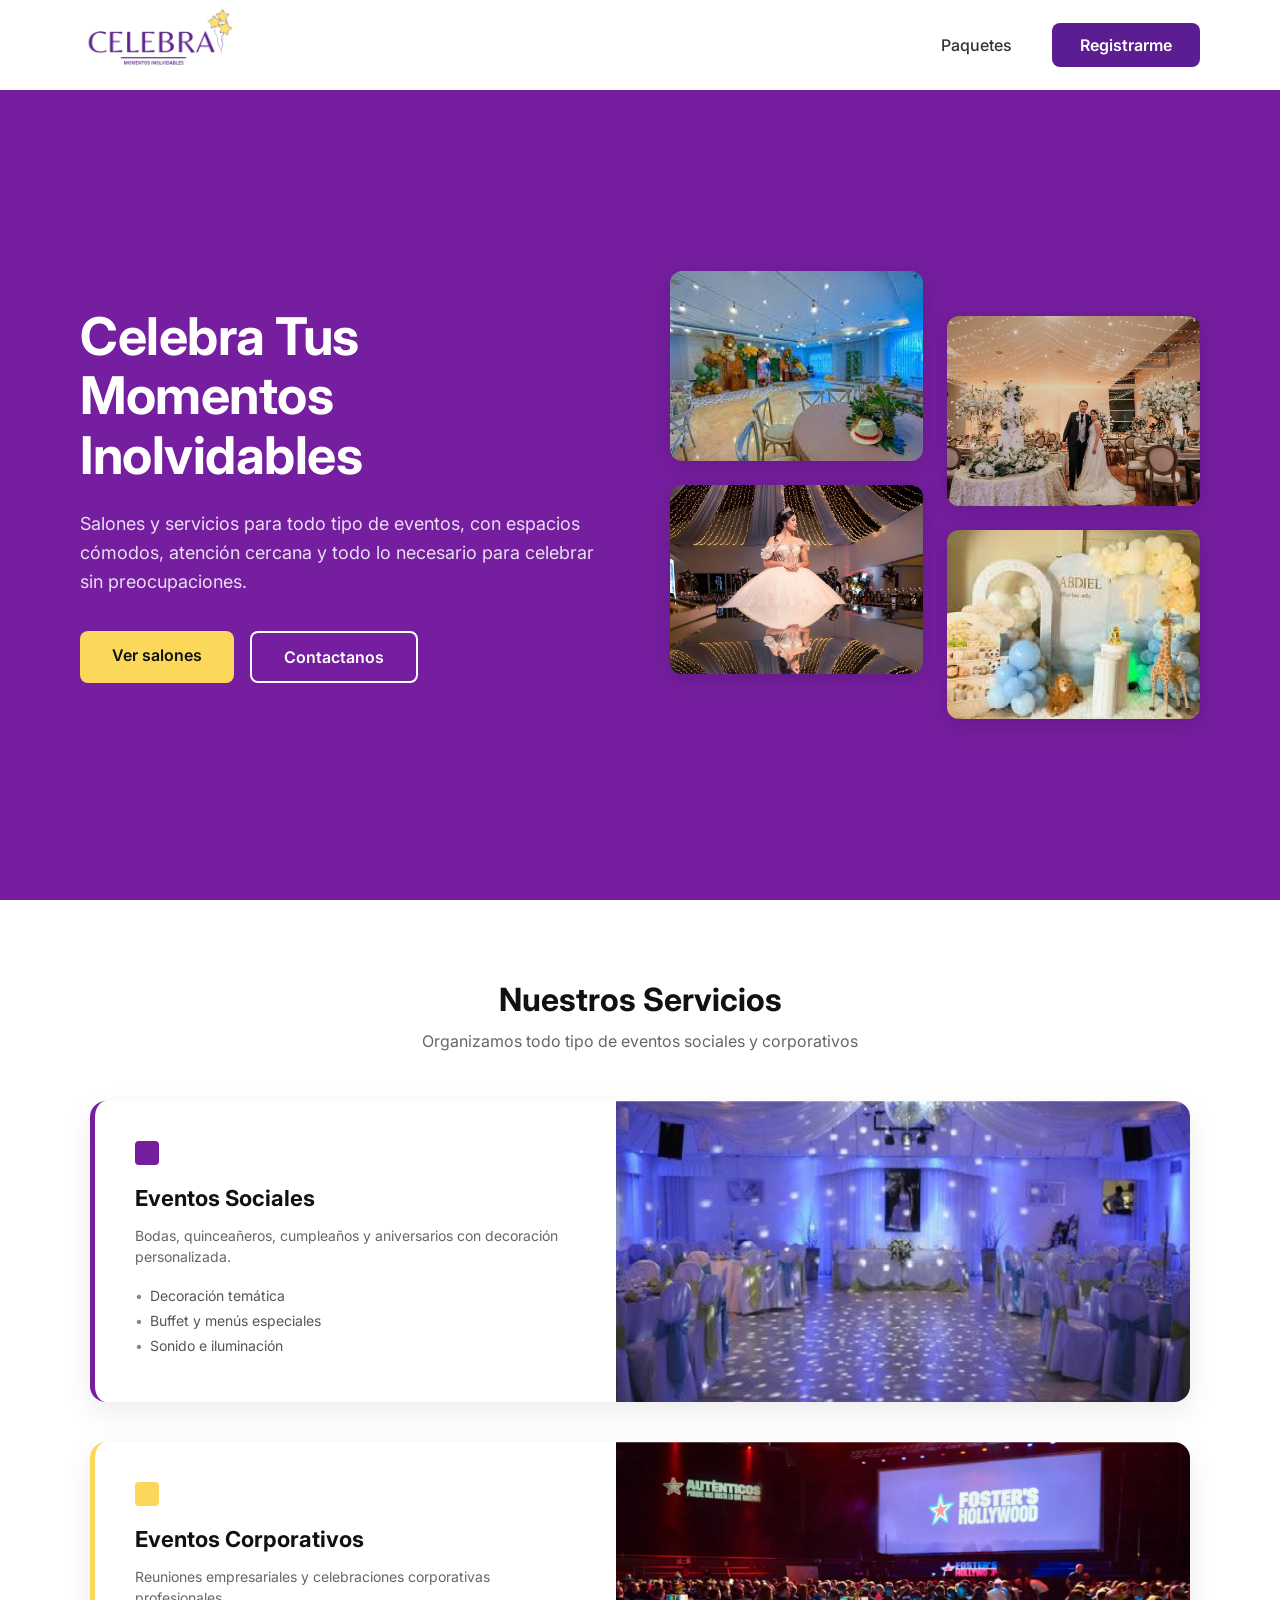
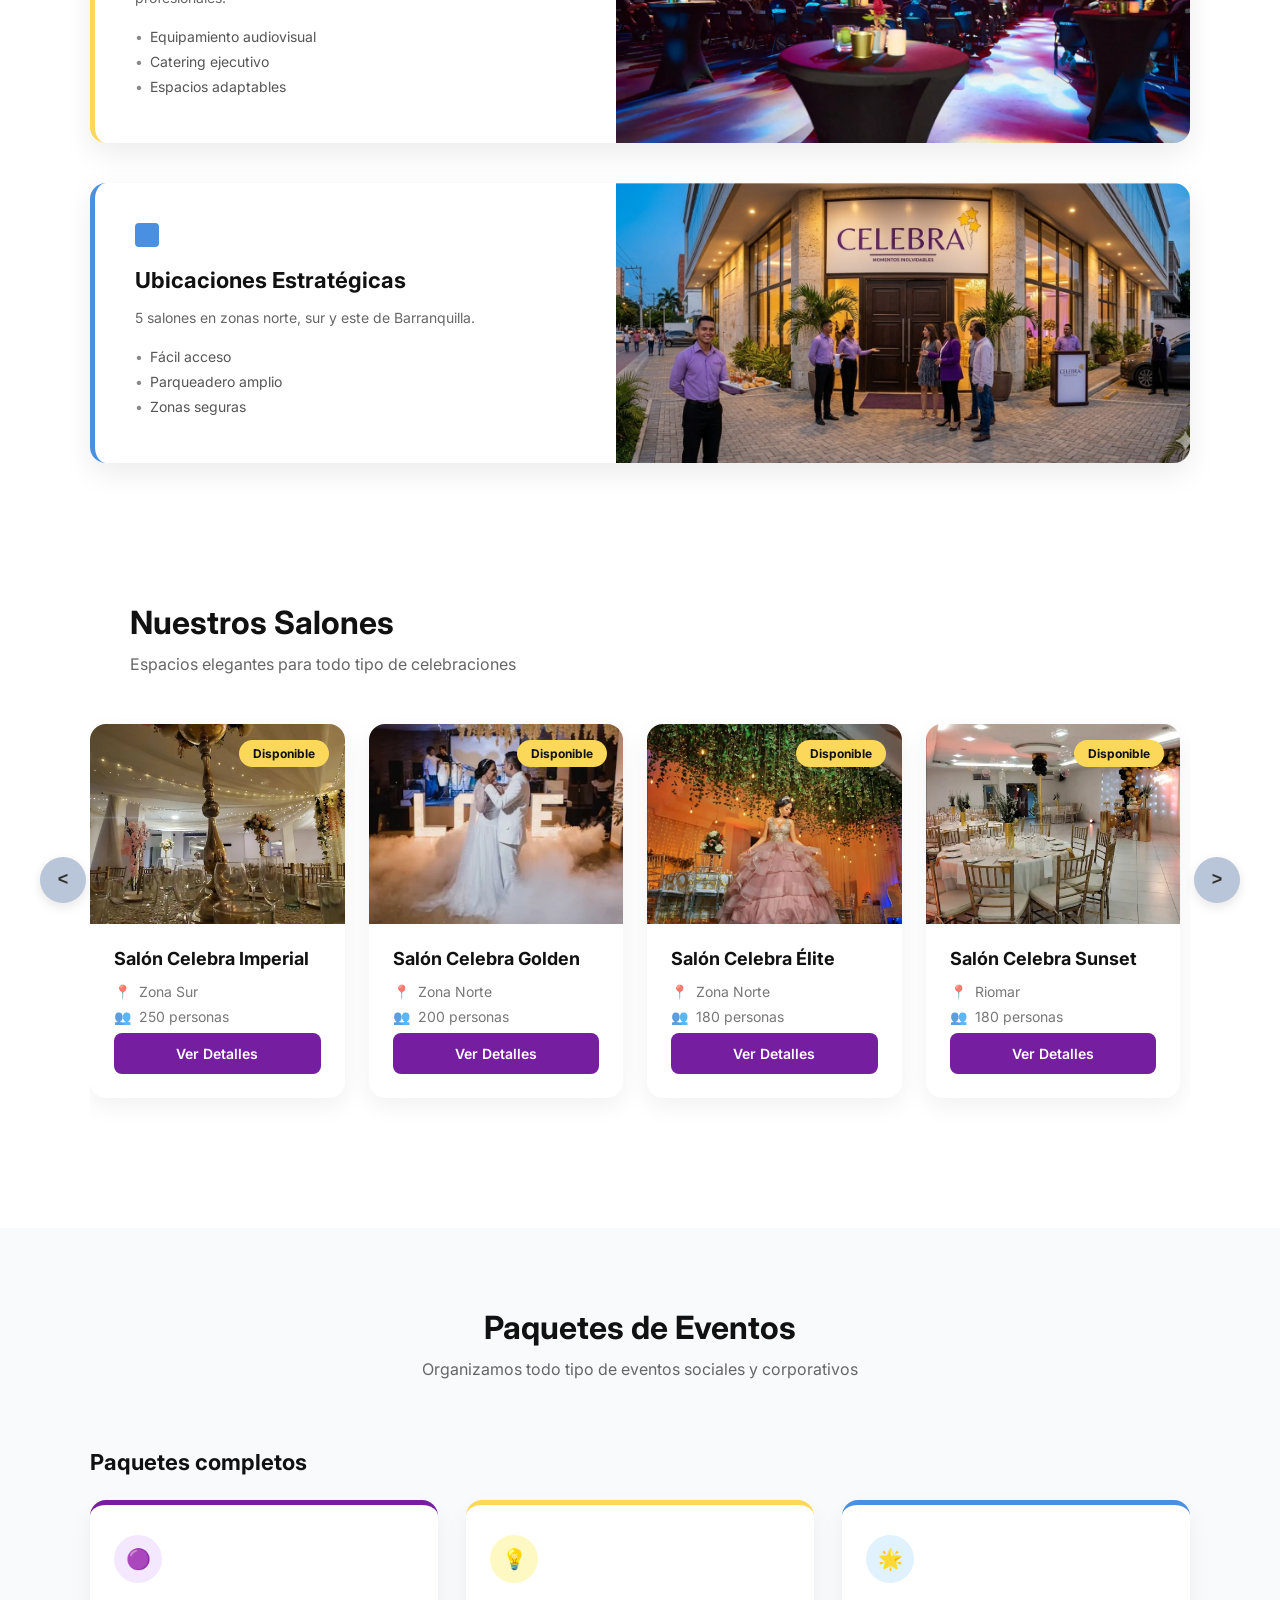
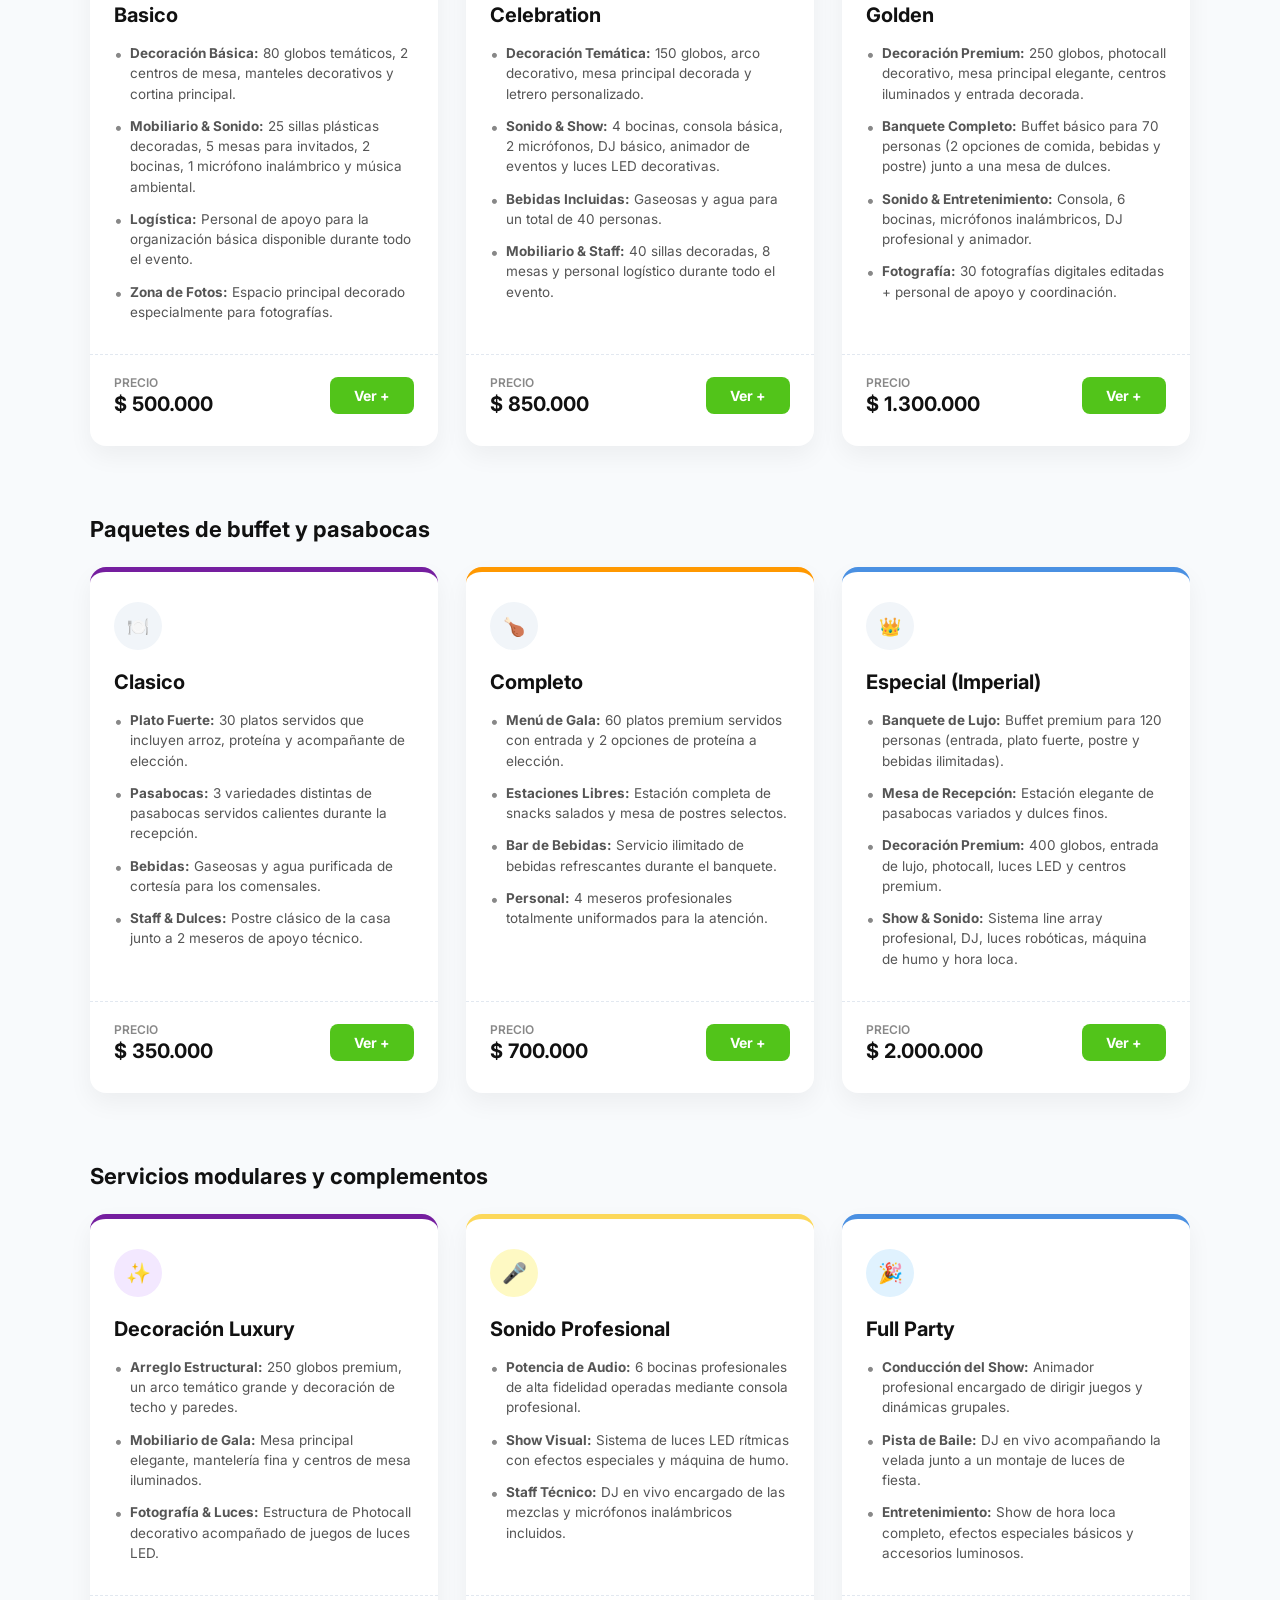
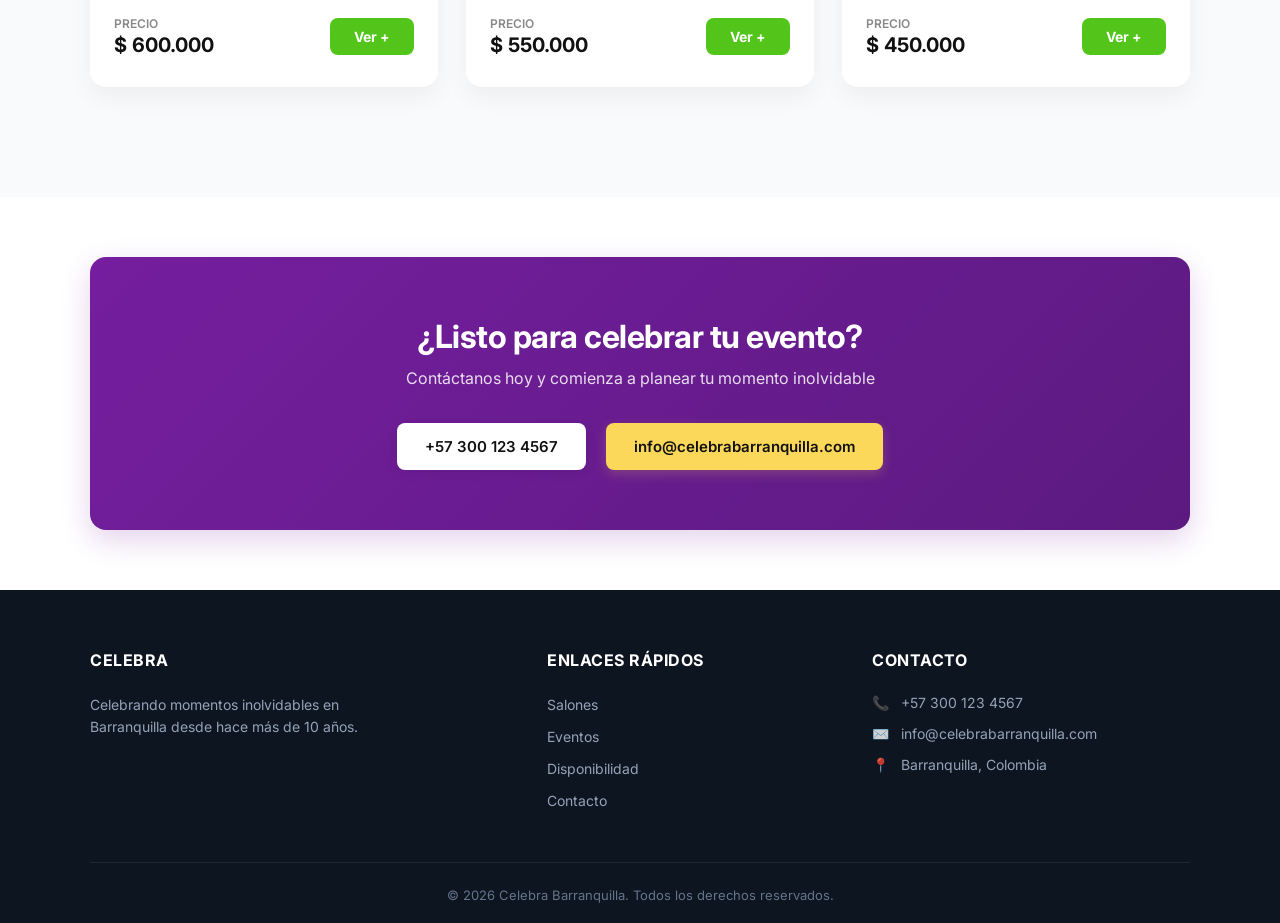
==== index.html @ 280b02fb "eliminar templates" ====
<!DOCTYPE html>
<html lang="es">
<head>
    <meta charset="UTF-8">
    <meta name="viewport" content="width=device-width, initial-scale=1.0">
    <title>Celebra Barranquilla</title>
    <link rel="stylesheet" href="static/index.css">
    <link rel="preconnect" href="https://fonts.googleapis.com">
    <link rel="preconnect" href="https://fonts.gstatic.com" crossorigin>
    <link href="https://fonts.googleapis.com/css2?family=Inter:wght@400;500;600;700&display=swap" rel="stylesheet">
</head>
<body>
    
    <!-- 1. HEADER (Fondo Blanco) -->
    <header class="header">
        <div class="logo">
             <img src="static/logo.png" alt="Logo Celebra">
        </div>
        <nav class="navbar">
            <a href="#">Paquetes</a>
        </nav>
        <a href="registro.html" class="btn-register">
            Registrarme
        </a>
    </header>

    <!-- 2. HERO SECTION (Fondo Morado #751e9f) -->
    <main class="hero">
        <div class="hero-container">

            <div class="hero-text">
                <h1>Celebra Tus Momentos Inolvidables</h1>
                <p>Salones y servicios para todo tipo de eventos, con espacios cómodos, atención cercana y todo lo necesario para celebrar sin preocupaciones.</p>
                <div class="hero-buttons">
                    <a href="#nuestros-salones" class="btn-yellow">Ver salones</a>
                    <a href="javascript:void(0)" class="btn-outline" onclick="openModal()">Contactanos</a>
                </div>
            </div>

            <!-- Galería de Fotos Asimétrica -->
            <div class="hero-gallery">
                <!-- Columna Izquierda (Va más arriba) -->
                <div class="gallery-col col-left">
                    <div class="gallery-item">
                        <img src="static/evento1.png" alt="Evento1">
                    </div>
                    <div class="gallery-item">
                        <img src="static/evento3.png" alt="Evento3">
                    </div>
                </div>
                
                <!-- Columna Derecha (Desplazada hacia abajo) -->
                <div class="gallery-col col-right">
                    <div class="gallery-item">
                        <img src="static/evento2.png" alt="Evento2">
                    </div>
                    <div class="gallery-item">
                        <img src="static/evento4.png" alt="Evento4">
                    </div>
                </div>
            </div>

        </div>
    </main>

    <!-- 3. SECCIÓN NUESTROS SERVICIOS (Fondo Blanco) -->
    <section class="services-section">
        <div class="services-header">
            <h2>Nuestros Servicios</h2>
            <p>Organizamos todo tipo de eventos sociales y corporativos</p>
        </div>

        <div class="services-container">
            
            <!-- Tarjeta 1: Eventos Sociales -->
            <div class="service-card card-purple">
                <div class="service-info">
                    <div class="service-icon icon-purple"></div>
                    <h3>Eventos Sociales</h3>
                    <p class="service-desc">Bodas, quinceañeros, cumpleaños y aniversarios con decoración personalizada.</p>
                    <ul class="service-list">
                        <li>Decoración temática</li>
                        <li>Buffet y menús especiales</li>
                        <li>Sonido e iluminación</li>
                    </ul>
                </div>
                <div class="service-image">
                    <img src="static/servicio1.png" alt="Eventos sociales">
                </div>
            </div>

            <!-- Tarjeta 2: Eventos Corporativos -->
            <div class="service-card card-orange">
                <div class="service-info">
                    <div class="service-icon icon-orange"></div>
                    <h3>Eventos Corporativos</h3>
                    <p class="service-desc">Reuniones empresariales y celebraciones corporativas profesionales.</p>
                    <ul class="service-list">
                        <li>Equipamiento audiovisual</li>
                        <li>Catering ejecutivo</li>
                        <li>Espacios adaptables</li>
                    </ul>
                </div>
                <div class="service-image">
                    <img src="static/servicio2.png" alt="Eventos corporativos">
                </div>
            </div>

            <!-- Tarjeta 3: Ubicaciones Estratégicas -->
            <div class="service-card card-blue">
                <div class="service-info">
                    <div class="service-icon icon-blue"></div>
                    <h3>Ubicaciones Estratégicas</h3>
                    <p class="service-desc">5 salones en zonas norte, sur y este de Barranquilla.</p>
                    <ul class="service-list">
                        <li>Fácil acceso</li>
                        <li>Parqueadero amplio</li>
                        <li>Zonas seguras</li>
                    </ul>
                </div>
                <div class="service-image">
                    <img src="static/servicio3.png" alt="ubicaciones estrategicas">
                </div>
            </div>

        </div>
    </section>

    <!-- 4. SECCIÓN NUESTROS SALONES (Con Carrusel Deslizante) -->
    <!-- Busca el inicio de la sección de salones y déjalo así: -->
    <section class="rooms-section" id="nuestros-salones">
        <div class="rooms-header">
            <h2>Nuestros Salones</h2>
            <p>Espacios elegantes para todo tipo de celebraciones</p>
        </div>

        <div class="carousel-wrapper">
            <!-- Botón de Control Izquierdo -->
            <button class="carousel-btn btn-prev" id="prevBtn" aria-label="Anterior">&lt;</button>
            
            <!-- Contenedor Deslizante de las Tarjetas -->
            <div class="rooms-container" id="carouselTrack">
                
                <!-- Tarjeta 1: Salón Celebra Imperial -->
                <div class="room-card">
                    <div class="room-image">
                        <span class="badge-available">Disponible</span>
                        <img src="static/salon_imperial.png" alt="salon celebra imperial">
                    </div>
                    <div class="room-info">
                        <h3>Salón Celebra Imperial</h3>
                        <p class="room-meta"><span class="icon">📍</span> Zona Sur</p>
                        <p class="room-meta"><span class="icon">👥</span> 250 personas</p>
                        <a href="#" class="btn-details">Ver Detalles</a>
                    </div>
                </div>

                <!-- Tarjeta 2: Salón Celebra Golden -->
                <div class="room-card">
                    <div class="room-image">
                        <span class="badge-available">Disponible</span>
                        <img src="static/salon1.png" alt="salon celebra Golden">
                    </div>
                    <div class="room-info">
                        <h3>Salón Celebra Golden</h3>
                        <p class="room-meta"><span class="icon">📍</span> Zona Norte</p>
                        <p class="room-meta"><span class="icon">👥</span> 200 personas</p>
                        <a href="#" class="btn-details">Ver Detalles</a>
                    </div>
                </div>

                <!-- Tarjeta 3: Salón Celebra Élite -->
                <div class="room-card">
                    <div class="room-image">
                        <span class="badge-available">Disponible</span>
                        <img src="static/salon2.png" alt="salon celebra elite">
                    </div>
                    <div class="room-info">
                        <h3>Salón Celebra Élite</h3>
                        <p class="room-meta"><span class="icon">📍</span> Zona Norte</p>
                        <p class="room-meta"><span class="icon">👥</span> 180 personas</p>
                        <a href="#" class="btn-details">Ver Detalles</a>
                    </div>
                </div>

                <!-- Tarjeta 4: Salón Celebra Sunset -->
                <div class="room-card">
                    <div class="room-image">
                        <span class="badge-available">Disponible</span>
                        <img src="static/salon3.png" alt="salon celebra Sunset">
                    </div>
                    <div class="room-info">
                        <h3>Salón Celebra Sunset</h3>
                        <p class="room-meta"><span class="icon">📍</span> Riomar</p>
                        <p class="room-meta"><span class="icon">👥</span> 180 personas</p>
                        <a href="#" class="btn-details">Ver Detalles</a>
                    </div>
                </div>

                <!-- Tarjeta 5: Salón Celebra Alegría -->
                <div class="room-card">
                    <div class="room-image">
                        <span class="badge-available">Disponible</span>
                        <img src="static/salon4.png" alt="salon celebra alegria">
                    </div>
                    <div class="room-info">
                        <h3>Salón Celebra Alegría</h3>
                        <p class="room-meta"><span class="icon">📍</span> Zona Oriental</p>
                        <p class="room-meta"><span class="icon">👥</span> 80 personas</p>
                        <a href="#" class="btn-details">Ver Detalles</a>
                    </div>
                </div>

            </div>

            <!-- Botón de Control Derecho -->
                        <!-- Botón de Control Derecho -->
            <button class="carousel-btn btn-next" id="nextBtn" aria-label="Siguiente">&gt;</button>
        </div>
    </section>

    <!-- CONTROL LÓGICO DEL CARRUSEL -->
    <script>
        const track = document.getElementById('carouselTrack');
        const prevBtn = document.getElementById('prevBtn');
        const nextBtn = document.getElementById('nextBtn');

        // Calcula el tamaño exacto del desplazamiento tomando en cuenta la tarjeta y el espacio (gap)
        const getScrollAmount = () => {
            const card = document.querySelector('.room-card');
            const gap = 24; 
            return card ? card.offsetWidth + gap : 300;
        };

        nextBtn.addEventListener('click', () => {
            track.scrollBy({ left: getScrollAmount(), behavior: 'smooth' });
        });

        prevBtn.addEventListener('click', () => {
            track.scrollBy({ left: -getScrollAmount(), behavior: 'smooth' });
        });
    </script>

        <!-- 5. SECCIÓN PAQUETES DE EVENTOS -->
    <section class="packages-section" id="paquetes">
        
        <!-- Encabezado Principal -->
        <div class="packages-header">
            <h2>Paquetes de Eventos</h2>
            <p>Organizamos todo tipo de eventos sociales y corporativos</p>
        </div>

        <div class="packages-wrapper">
            
            <!-- SUBSECCIÓN 1: PAQUETES COMPLETOS -->
            <h3 class="category-title">Paquetes completos</h3>
            <div class="packages-grid">
                
                <!-- Tarjeta 1: Paquete Básico -->
                <div class="package-card border-purple">
                    <div class="package-info">
                        <div class="package-badge badge-purple">🟣</div>
                        <h4>Basico</h4>
                        <ul class="package-list">
                            <li><strong>Decoración Básica:</strong> 80 globos temáticos, 2 centros de mesa, manteles decorativos y cortina principal.</li>
                            <li><strong>Mobiliario & Sonido:</strong> 25 sillas plásticas decoradas, 5 mesas para invitados, 2 bocinas, 1 micrófono inalámbrico y música ambiental.</li>
                            <li><strong>Logística:</strong> Personal de apoyo para la organización básica disponible durante todo el evento.</li>
                            <li><strong>Zona de Fotos:</strong> Espacio principal decorado especialmente para fotografías.</li>
                        </ul>
                    </div>
                    <div class="package-footer">
                        <div class="package-price">
                            <span>Precio</span>
                            <strong>$ 500.000</strong>
                        </div>
                        <a href="#" class="btn-more">Ver +</a>
                    </div>
                </div>

                <!-- Tarjeta 2: Paquete Celebration -->
                <div class="package-card border-yellow">
                    <div class="package-info">
                        <div class="package-badge badge-yellow">💡</div>
                        <h4>Celebration</h4>
                        <ul class="package-list">
                            <li><strong>Decoración Temática:</strong> 150 globos, arco decorativo, mesa principal decorada y letrero personalizado.</li>
                            <li><strong>Sonido & Show:</strong> 4 bocinas, consola básica, 2 micrófonos, DJ básico, animador de eventos y luces LED decorativas.</li>
                            <li><strong>Bebidas Incluidas:</strong> Gaseosas y agua para un total de 40 personas.</li>
                            <li><strong>Mobiliario & Staff:</strong> 40 sillas decoradas, 8 mesas y personal logístico durante todo el evento.</li>
                        </ul>
                    </div>
                    <div class="package-footer">
                        <div class="package-price">
                            <span>Precio</span>
                            <strong>$ 850.000</strong>
                        </div>
                        <a href="#" class="btn-more">Ver +</a>
                    </div>
                </div>

                <!-- Tarjeta 3: Paquete Golden -->
                <div class="package-card border-blue">
                    <div class="package-info">
                        <div class="package-badge badge-blue">🌟</div>
                        <h4>Golden</h4>
                        <ul class="package-list">
                            <li><strong>Decoración Premium:</strong> 250 globos, photocall decorativo, mesa principal elegante, centros iluminados y entrada decorada.</li>
                            <li><strong>Banquete Completo:</strong> Buffet básico para 70 personas (2 opciones de comida, bebidas y postre) junto a una mesa de dulces.</li>
                            <li><strong>Sonido & Entretenimiento:</strong> Consola, 6 bocinas, micrófonos inalámbricos, DJ profesional y animador.</li>
                            <li><strong>Fotografía:</strong> 30 fotografías digitales editadas + personal de apoyo y coordinación.</li>
                        </ul>
                    </div>
                    <div class="package-footer">
                        <div class="package-price">
                            <span>Precio</span>
                            <strong>$ 1.300.000</strong>
                        </div>
                        <a href="#" class="btn-more">Ver +</a>
                    </div>
                </div>

            </div> <!-- Fin de la grilla de paquetes completos -->
                        <!-- SUBSECCIÓN 2: PAQUETES DE BUFFET Y PASABOCAS -->
            <h3 class="category-title">Paquetes de buffet y pasabocas</h3>
            <div class="packages-grid">
                
                <!-- Tarjeta 4: Buffet Clásico -->
                <div class="package-card border-purple">
                    <div class="package-info">
                        <div class="package-badge badge-gray">🍽️</div>
                        <h4>Clasico</h4>
                        <ul class="package-list">
                            <li><strong>Plato Fuerte:</strong> 30 platos servidos que incluyen arroz, proteína y acompañante de elección.</li>
                            <li><strong>Pasabocas:</strong> 3 variedades distintas de pasabocas servidos calientes durante la recepción.</li>
                            <li><strong>Bebidas:</strong> Gaseosas y agua purificada de cortesía para los comensales.</li>
                            <li><strong>Staff & Dulces:</strong> Postre clásico de la casa junto a 2 meseros de apoyo técnico.</li>
                        </ul>
                    </div>
                    <div class="package-footer">
                        <div class="package-price">
                            <span>Precio</span>
                            <strong>$ 350.000</strong>
                        </div>
                        <a href="#" class="btn-more">Ver +</a>
                    </div>
                </div>

                <!-- Tarjeta 5: Buffet Premium (Presentado como Completo) -->
                <div class="package-card border-orange">
                    <div class="package-info">
                        <div class="package-badge badge-gray">🍗</div>
                        <h4>Completo</h4>
                        <ul class="package-list">
                            <li><strong>Menú de Gala:</strong> 60 platos premium servidos con entrada y 2 opciones de proteína a elección.</li>
                            <li><strong>Estaciones Libres:</strong> Estación completa de snacks salados y mesa de postres selectos.</li>
                            <li><strong>Bar de Bebidas:</strong> Servicio ilimitado de bebidas refrescantes durante el banquete.</li>
                            <li><strong>Personal:</strong> 4 meseros profesionales totalmente uniformados para la atención.</li>
                        </ul>
                    </div>
                    <div class="package-footer">
                        <div class="package-price">
                            <span>Precio</span>
                            <strong>$ 700.000</strong>
                        </div>
                        <a href="#" class="btn-more">Ver +</a>
                    </div>
                </div>

                <!-- Tarjeta 6: Paquete Imperial (El paquete especial premium de comida y evento) -->
                <div class="package-card border-blue">
                    <div class="package-info">
                        <div class="package-badge badge-gray">👑</div>
                        <h4>Especial (Imperial)</h4>
                        <ul class="package-list">
                            <li><strong>Banquete de Lujo:</strong> Buffet premium para 120 personas (entrada, plato fuerte, postre y bebidas ilimitadas).</li>
                            <li><strong>Mesa de Recepción:</strong> Estación elegante de pasabocas variados y dulces finos.</li>
                            <li><strong>Decoración Premium:</strong> 400 globos, entrada de lujo, photocall, luces LED y centros premium.</li>
                            <li><strong>Show & Sonido:</strong> Sistema line array profesional, DJ, luces robóticas, máquina de humo y hora loca.</li>
                        </ul>
                    </div>
                    <div class="package-footer">
                        <div class="package-price">
                            <span>Precio</span>
                            <strong>$ 2.000.000</strong>
                        </div>
                        <a href="#" class="btn-more">Ver +</a>
                    </div>
                </div>

            </div> <!-- Fin de la grilla de paquetes de buffet -->
                        <!-- SUBSECCIÓN 3: SERVICIOS MODULARES Y COMPLEMENTOS -->
            <h3 class="category-title">Servicios modulares y complementos</h3>
            <div class="packages-grid">
                
                <!-- Tarjeta 7: Decoración Luxury -->
                <div class="package-card border-purple">
                    <div class="package-info">
                        <div class="package-badge badge-purple">✨</div>
                        <h4>Decoración Luxury</h4>
                        <ul class="package-list">
                            <li><strong>Arreglo Estructural:</strong> 250 globos premium, un arco temático grande y decoración de techo y paredes.</li>
                            <li><strong>Mobiliario de Gala:</strong> Mesa principal elegante, mantelería fina y centros de mesa iluminados.</li>
                            <li><strong>Fotografía & Luces:</strong> Estructura de Photocall decorativo acompañado de juegos de luces LED.</li>
                        </ul>
                    </div>
                    <div class="package-footer">
                        <div class="package-price">
                            <span>Precio</span>
                            <strong>$ 600.000</strong>
                        </div>
                        <a href="#" class="btn-more">Ver +</a>
                    </div>
                </div>

                <!-- Tarjeta 8: Sonido Profesional -->
                <div class="package-card border-yellow">
                    <div class="package-info">
                        <div class="package-badge badge-yellow">🎤</div>
                        <h4>Sonido Profesional</h4>
                        <ul class="package-list">
                            <li><strong>Potencia de Audio:</strong> 6 bocinas profesionales de alta fidelidad operadas mediante consola profesional.</li>
                            <li><strong>Show Visual:</strong> Sistema de luces LED rítmicas con efectos especiales y máquina de humo.</li>
                            <li><strong>Staff Técnico:</strong> DJ en vivo encargado de las mezclas y micrófonos inalámbricos incluidos.</li>
                        </ul>
                    </div>
                    <div class="package-footer">
                        <div class="package-price">
                            <span>Precio</span>
                            <strong>$ 550.000</strong>
                        </div>
                        <a href="#" class="btn-more">Ver +</a>
                    </div>
                </div>

                <!-- Tarjeta 9: Animación Full Party -->
                <div class="package-card border-blue">
                    <div class="package-info">
                        <div class="package-badge badge-blue">🎉</div>
                        <h4>Full Party</h4>
                        <ul class="package-list">
                            <li><strong>Conducción del Show:</strong> Animador profesional encargado de dirigir juegos y dinámicas grupales.</li>
                            <li><strong>Pista de Baile:</strong> DJ en vivo acompañando la velada junto a un montaje de luces de fiesta.</li>
                            <li><strong>Entretenimiento:</strong> Show de hora loca completo, efectos especiales básicos y accesorios luminosos.</li>
                        </ul>
                    </div>
                    <div class="package-footer">
                        <div class="package-price">
                            <span>Precio</span>
                            <strong>$ 450.000</strong>
                        </div>
                        <a href="#" class="btn-more">Ver +</a>
                    </div>
                </div>

            </div> <!-- Fin de la grilla de servicios modulares -->

        </div> <!-- Fin de la envoltura wrapper -->
    </section> <!-- Fin de la sección general de paquetes -->
            <!-- 8. FORMULARIO EMERGENTE DE CONTACTO (MODAL FLOTANTE) -->
    <div id="contactModal" class="modal-overlay">
        <div class="modal-card">
            <!-- Botón de cierre (X) -->
            <button class="close-modal" onclick="closeModal()">&times;</button>
            
            <div class="modal-header">
                <h3>¿Tienes alguna duda?</h3>
                <p>Contáctanos y responderemos todas tus preguntas de inmediato :)</p>
            </div>
            
            <!-- Formulario Base con los inputs exactos del profesor -->
            <form action="/enviar" method="POST" class="modal-form">
                <div class="form-group">
                    <label for="form-nombre">Nombre:</label>
                    <input type="text" id="form-nombre" name="nombre" placeholder="Tu nombre completo" required>
                </div>
                
                <div class="form-group">
                    <label for="form-correo">Correo:</label>
                    <input type="email" id="form-correo" name="correo" placeholder="ejemplo@correo.com" required>
                </div>
                
                <div class="form-group">
                    <label for="form-mensaje">Mensaje:</label>
                    <textarea id="form-mensaje" name="mensaje" rows="5" placeholder="Escribe aquí tus dudas sobre salones, precios o disponibilidad..." required></textarea>
                </div>
         
                <button type="submit" class="btn-submit-form">Enviar Mensaje</button>
            </form>
        </div>
    </div>

    <!-- LOGICA JAVASCRIPT PARA CONTROLAR LA VENTANA EMERGENTE -->
    <script>
        function openModal() {
            document.getElementById('contactModal').classList.add('active');
            document.body.style.overflow = 'hidden'; /* Detiene el scroll de la página trasera */
        }

        function closeModal() {
            document.getElementById('contactModal').classList.remove('active');
            document.body.style.overflow = 'auto'; /* Reactiva el scroll de la página */
        }

        // Cierra el formulario si el usuario hace clic afuera de la caja blanca
        window.onclick = function(event) {
            const modal = document.getElementById('contactModal');
            if (event.target == modal) {
                closeModal();
            }
        }
    </script>
    
        <!-- 6. SECCIÓN LLAMADA A LA ACCIÓN (CTA MORADO) -->
    <section class="cta-section">
        <div class="cta-container">
            <h2>¿Listo para celebrar tu evento?</h2>
            <p>Contáctanos hoy y comienza a planear tu momento inolvidable</p>
            <div class="cta-buttons">
                <a href="tel:+573001234567" class="btn-cta-white">
                     +57 300 123 4567
                </a>
                <a href="mailto:info@celebrabarranquilla.com" class="btn-cta-yellow">
                    info@celebrabarranquilla.com
                </a>
            </div>
        </div>
    </section>

    <!-- 7. FOOTER PRINCIPAL (FONDO OSCURO) -->
    <footer class="main-footer">
        <div class="footer-container">
            
            <!-- Columna 1: Marca -->
            <div class="footer-col">
                <h3>CELEBRA</h3>
                <p>Celebrando momentos inolvidables en Barranquilla desde hace más de 10 años.</p>
            </div>

            <!-- Columna 2: Enlaces Rápidos -->
            <div class="footer-col">
                <h3>Enlaces Rápidos</h3>
                <ul class="footer-links">
                    <li><a href="#nuestros-salones">Salones</a></li>
                    <li><a href="#paquetes">Eventos</a></li>
                    <li><a href="#nuestros-salones">Disponibilidad</a></li>
                    <li><a href="#contacto">Contacto</a></li>
                </ul>
            </div>

            <!-- Columna 3: Información de Contacto -->
            <div class="footer-col">
                <h3>Contacto</h3>
                <ul class="footer-contact">
                    <li><span class="icon">📞</span> +57 300 123 4567</li>
                    <li><span class="icon">✉️</span> info@celebrabarranquilla.com</li>
                    <li><span class="icon">📍</span> Barranquilla, Colombia</li>
                </ul>
            </div>

        </div>

        <!-- Barra Inferior de Copyright -->
        <div class="footer-bottom">
            <p>&copy; 2026 Celebra Barranquilla. Todos los derechos reservados.</p>
        </div>
    </footer>



</body>
</html>
---- static/index.css ----
/* --- RESET GENERAL --- */
* {
    margin: 0;
    padding: 0;
    box-sizing: border-box;
}

body {
    font-family: 'Inter', sans-serif;
    background-color: #ffffff;
}

/* --- HEADER (Fondo Blanco) --- */
.header {
    width: 100%;
    height: 90px;
    background-color: #ffffff;
    display: flex;
    justify-content: space-between;
    align-items: center;
    padding: 0 80px;
}

/* LOGO */
.logo img {
    width: 160px;
    object-fit: contain;
}

/* NAVBAR */
.navbar {
    display: flex;
    align-items: center;
    margin-left: auto; /* Empuja el menú hacia la derecha */
    margin-right: 40px; /* Separación con el botón registrarme */
}

.navbar a {
    text-decoration: none;
    color: #333333; /* Texto oscuro para contrastar con fondo blanco */
    font-size: 16px;
    font-weight: 500;
    transition: 0.3s;
}

.navbar a:hover {
    color: #751e9f;
}

/* BOTON REGISTRARME */
.btn-register {
    text-decoration: none;
    background-color: #5c1d93; /* El morado exacto del botón superior */
    color: white;
    padding: 12px 28px;
    border-radius: 8px; 
    font-weight: 600;
    transition: 0.3s;
}

.btn-register:hover {
    background-color: #481475;
}

/* --- HERO SECTION (Sección Púrpura Principal) --- */
.hero {
    background-color: #751e9f; /* Fondo morado exacto del prototipo */
    min-height: calc(100vh - 90px); /* Ocupa todo el espacio restante de pantalla */
    display: flex;
    align-items: center;
    padding: 60px 80px;
}

.hero-container {
    max-width: 1200px;
    width: 100%;
    margin: 0 auto;
    display: flex;
    align-items: center;
    justify-content: space-between;
    gap: 60px;
}

/* TEXTO DEL HERO */
.hero-text {
    flex: 1;
    color: white;
}

.hero-text h1 {
    font-size: 52px; /* Un poco más imponente como el diseño original */
    font-weight: 700;
    line-height: 1.15;
    letter-spacing: -0.5px; /* Junta sutilmente las letras */
    margin-bottom: 24px;
}

.hero-text p {
    font-size: 18px;
    line-height: 1.6;
    margin-bottom: 35px;
    max-width: 520px;
    opacity: 0.85; /* Tono suavizado idéntico al prototipo */
}

/* BOTONES DEL HERO */
.hero-buttons {
    display: flex;
    gap: 16px;
}

.hero-buttons a {
    text-decoration: none;
    padding: 14px 32px;
    border-radius: 8px;
    font-weight: 600;
    font-size: 16px;
    transition: 0.3s;
    text-align: center;
}

.btn-yellow {
    background-color: #fcd85a; /* Amarillo exacto de la imagen */
    color: #111111;
}

.btn-yellow:hover {
    background-color: #e4c14b;
}

.btn-outline {
    background-color: transparent;
    color: white;
    border: 2px solid white;
}

.btn-outline:hover {
    background-color: rgba(255, 255, 255, 0.1);
}

/* CONTENEDOR PRINCIPAL DE LA GALERÍA */
.hero-gallery {
    flex: 1;
    display: flex;
    gap: 24px; /* Separación horizontal entre columnas */
    max-width: 580px;
    align-items: flex-start;
}

/* COLUMNAS */
.gallery-col {
    flex: 1;
    display: flex;
    flex-direction: column;
    gap: 24px; /* Separación vertical entre imágenes */
}

/* DESFASE ASIMÉTRICO (Clave para el diseño del prototipo) */
.col-right {
    margin-top: 45px; /* Empuja la columna derecha hacia abajo */
}

/* CONTENEDOR DE CADA IMAGEN */
.gallery-item {
    width: 100%;
    aspect-ratio: 4 / 3; /* Proporción idéntica a tus fotos */
    overflow: hidden;
    border-radius: 12px; /* Redondeado sutil de las esquinas */
    box-shadow: 0 4px 20px rgba(0, 0, 0, 0.15);
}

.gallery-item img {
    width: 100%;
    height: 100%;
    object-fit: cover;
}

/* --- SECCIÓN SERVICIOS --- */
.services-section {
    background-color: #ffffff;
    padding: 80px 20px;
    width: 100%;
}

/* Encabezado de la sección */
.services-header {
    text-align: center;
    margin-bottom: 50px;
}

.services-header h2 {
    font-size: 32px;
    font-weight: 700;
    color: #111111;
    margin-bottom: 12px;
}

.services-header p {
    font-size: 16px;
    color: #666666;
}

/* Contenedor de las tarjetas */
.services-container {
    max-width: 1100px;
    margin: 0 auto;
    display: flex;
    flex-direction: column;
    gap: 40px; /* Separación entre tarjetas */
}

/* Estructura base de la tarjeta */
.service-card {
    display: flex;
    background-color: #ffffff;
    border-radius: 16px;
    overflow: hidden;
    box-shadow: 0 10px 30px rgba(0, 0, 0, 0.08); /* Sombra suave trasera */
}

/* Bloque izquierdo de información */
.service-info {
    flex: 1;
    padding: 40px;
    display: flex;
    flex-direction: column;
    justify-content: center;
    position: relative;
}

/* Cuadrados decorativos de color (Iconos simulados) */
.service-icon {
    width: 24px;
    height: 24px;
    border-radius: 4px;
    margin-bottom: 20px;
}
.icon-purple { background-color: #751e9f; }
.icon-orange { background-color: #fcd85a; }
.icon-blue { background-color: #4a90e2; }

.service-info h3 {
    font-size: 22px;
    font-weight: 700;
    color: #111111;
    margin-bottom: 14px;
}

.service-desc {
    font-size: 14px;
    color: #666666;
    line-height: 1.5;
    margin-bottom: 20px;
}

/* Listas con viñetas */
.service-list {
    list-style: none; /* Quitamos los puntos por defecto */
}

.service-list li {
    font-size: 14px;
    color: #555555;
    margin-bottom: 8px;
    position: relative;
    padding-left: 15px;
}

/* Viñeta personalizada simulando el punto de la imagen */
.service-list li::before {
    content: "•";
    position: absolute;
    left: 0;
    color: #888888;
}

/* Bloque derecho de la imagen */
.service-image {
    flex: 1.3; /* Da más espacio horizontal a la imagen para que salga completa */
    position: relative;
}

.service-image img {
    width: 100%;
    height: 100%;
    object-fit: cover;
    display: block;
}

/* --- DETALLES DE BORDES ESPECÍFICOS POR TARJETA --- */
.card-purple { border-left: 5px solid #751e9f; }
.card-orange { border-left: 5px solid #fcd85a; }
.card-blue { border-left: 5px solid #4a90e2; }


/* --- SECCIÓN SALONES CON CARRUSEL --- */
.rooms-section {
    background-color: #ffffff;
    padding: 60px 20px 100px 20px;
    width: 100%;
    overflow: hidden;
}

/* Encabezado */
.rooms-header {
    max-width: 1100px;
    margin: 0 auto 40px auto;
    text-align: left;
    padding: 0 40px; /* Margen interno alineado al carrusel */
}

.rooms-header h2 {
    font-size: 32px;
    font-weight: 700;
    color: #111111;
    margin-bottom: 12px;
}

.rooms-header p {
    font-size: 16px;
    color: #666666;
}

/* Envoltura externa para posicionar las flechas laterales */
.carousel-wrapper {
    max-width: 1200px;
    margin: 0 auto;
    position: relative;
    padding: 0 50px; /* Espacio para que las flechas no queden sobre el contenido */
}

/* Contenedor Deslizante de las Tarjetas (Usa Flexbox horizontal) */
.rooms-container {
    display: flex;
    gap: 24px;
    overflow-x: auto; /* Permite arrastre táctil o scroll por trackpad */
    scroll-behavior: smooth;
    scroll-snap-type: x mandatory; /* Ajuste magnético suave al deslizar */
    padding: 10px 5px 30px 5px;
}

/* Ocultar barra de scroll nativa para un diseño más limpio */
.rooms-container::-webkit-scrollbar {
    display: none;
}
.rooms-container {
    -ms-overflow-style: none;  /* IE y Edge */
    scrollbar-width: none;  /* Firefox */
}

/* Estructura de Tarjetas del Carrusel (Muestra 4 por pantalla de forma exacta) */
.room-card {
    min-width: calc((100% - (3 * 24px)) / 4); 
    background-color: #ffffff;
    border-radius: 16px;
    overflow: hidden;
    box-shadow: 0 8px 24px rgba(0, 0, 0, 0.06);
    display: flex;
    flex-direction: column;
    scroll-snap-align: start; /* Alineación del snap magnético */
    transition: transform 0.3s ease;
}

.room-card:hover {
    transform: translateY(-5px);
}

/* Contenedor de Imagen y Etiqueta Flotante */
.room-image {
    width: 100%;
    height: 200px;
    position: relative;
    overflow: hidden;
}

.room-image img {
    width: 100%;
    height: 100%;
    object-fit: cover;
}

/* Etiqueta Amarilla "Disponible" */
.badge-available {
    position: absolute;
    top: 16px;
    right: 16px;
    background-color: #fcd85a;
    color: #111111;
    font-size: 12px;
    font-weight: 700;
    padding: 6px 14px;
    border-radius: 20px;
    z-index: 10;
}

/* Bloque de Información de la tarjeta */
.room-info {
    padding: 24px;
    display: flex;
    flex-direction: column;
    flex-grow: 1;
}

.room-info h3 {
    font-size: 18px;
    font-weight: 700;
    color: #111111;
    margin-bottom: 14px;
}

.room-meta {
    font-size: 14px;
    color: #777777;
    margin-bottom: 8px;
    display: flex;
    align-items: center;
    gap: 8px;
}

.room-meta .icon {
    font-size: 14px;
    opacity: 0.7;
}

/* Botón Ver Detalles */
.btn-details {
    text-decoration: none;
    background-color: #751e9f;
    color: #ffffff;
    text-align: center;
    padding: 12px;
    border-radius: 8px;
    font-weight: 600;
    font-size: 14px;
    margin-top: auto; /* Empuja el botón al fondo de la tarjeta */
    transition: background-color 0.3s;
}

.btn-details:hover {
    background-color: #5c1d93;
}

/* --- BOTONES DE CONTROL (FLECHAS REDONDAS) --- */
.carousel-btn {
    position: absolute;
    top: 40%;
    transform: translateY(-50%);
    width: 46px;
    height: 46px;
    background-color: #b9c5d9; /* Gris azulado translúcido idéntico al prototipo */
    color: #333333;
    border: none;
    border-radius: 50%;
    font-size: 18px;
    font-weight: bold;
    cursor: pointer;
    display: flex;
    align-items: center;
    justify-content: center;
    z-index: 20;
    box-shadow: 0 4px 12px rgba(0,0,0,0.1);
    transition: background-color 0.2s, transform 0.2s;
}

.carousel-btn:hover {
    background-color: #a3b3cc;
    transform: translateY(-50%) scale(1.05);
}

.btn-prev { left: 0; }
.btn-next { right: 0; }


/* --- AJUSTES RESPONSIVOS UNIFICADOS (Móviles / Tablets) --- */
@media (max-width: 992px) {
    .header {
        padding: 0 40px;
    }
    
.navbar {display: none; /* Oculta el menú simple en tablets si no hay espacio */}.hero {padding: 60px 40px;}.hero-container {flex-direction: column; /* Coloca el texto arriba y las fotos abajo */text-align: center;gap: 40px;}.hero-text p {margin: 0 auto 35px auto;}.hero-buttons {justify-content: center;}.hero-gallery {max-width: 100%;}.col-right {margin-top: 0; /* Quita el desfase en pantallas pequeñas */}.room-card {min-width: calc((100% - (1 * 24px)) / 2); /* Muestra 2 tarjetas en pantallas medianas */}}@media (max-width: 768px) {.service-card {flex-direction: column; /* Apila el texto arriba y la foto abajo */}.service-image {height: 240px;}.service-info {padding: 30px 20px;}}@media (max-width: 600px) {.carousel-wrapper {padding: 0; /* Quita los márgenes en móviles para ganar espacio /}.carousel-btn {display: none; / En celular se ocultan las flechas para usar scroll táctil nativo /}.room-card {min-width: 85%; / Deja ver una tarjeta completa y un pedazo de la siguiente */}.rooms-header {text-align: center;padding: 0 20px;}}



/* --- SECCIÓN PAQUETES GENERALES --- */
.packages-section {
    background-color: #f8fafc; /* Fondo gris ultra claro para contrastar con las tarjetas blancas */
    padding: 80px 20px;
    width: 100%;
}

.packages-header {
    text-align: center;
    margin-bottom: 50px;
}

.packages-header h2 {
    font-size: 32px;
    font-weight: 700;
    color: #111111;
    margin-bottom: 12px;
}

.packages-header p {
    font-size: 16px;
    color: #666666;
}

.packages-wrapper {
    max-width: 1100px;
    margin: 0 auto;
    display: flex;
    flex-direction: column;
    gap: 20px;
}

.category-title {
    font-size: 22px;
    font-weight: 700;
    color: #111111;
    margin-top: 20px;
    margin-bottom: 5px;
}

/* Grilla de 3 Columnas */
.packages-grid {
    display: grid;
    grid-template-columns: repeat(3, 1fr);
    gap: 28px;
    margin-bottom: 30px;
}

/* Estructura de la Tarjeta */
.package-card {
    background-color: #ffffff;
    border-radius: 16px;
    box-shadow: 0 10px 25px rgba(0, 0, 0, 0.05);
    display: flex;
    flex-direction: column;
    justify-content: space-between;
    overflow: hidden;
    transition: transform 0.3s ease, box-shadow 0.3s ease;
}

.package-card:hover {
    transform: translateY(-4px);
    box-shadow: 0 14px 35px rgba(0, 0, 0, 0.08);
}

.package-info {
    padding: 30px 24px 20px 24px;
}

/* Círculos de iconos superiores */
.package-badge {
    width: 48px;
    height: 48px;
    border-radius: 50%;
    display: flex;
    align-items: center;
    justify-content: center;
    font-size: 20px;
    margin-bottom: 20px;
}

.badge-purple { background-color: #f3e8ff; }
.badge-yellow { background-color: #fef9c3; }
.badge-blue { background-color: #e0f2fe; }

.package-info h4 {
    font-size: 20px;
    font-weight: 700;
    color: #111111;
    margin-bottom: 16px;
}

.package-list {
    list-style: none;
}

.package-list li {
    font-size: 13.5px;
    color: #555555;
    line-height: 1.5;
    margin-bottom: 12px;
    position: relative;
    padding-left: 16px;
}

.package-list li::before {
    content: "•";
    position: absolute;
    left: 0;
    color: #888888;
    font-size: 16px;
    top: -1px;
}

/* Footer con Precio y Botón */
.package-footer {
    padding: 20px 24px 30px 24px;
    display: flex;
    justify-content: space-between;
    align-items: center;
    border-top: 1px dashed #e2e8f0;
    margin-top: auto; /* Fuerza la alineación horizontal abajo */
}

.package-price {
    display: flex;
    flex-direction: column;
}

.package-price span {
    font-size: 12px;
    color: #888888;
    text-transform: uppercase;
    font-weight: 600;
}

.package-price strong {
    font-size: 20px;
    font-weight: 700;
    color: #111111;
    margin-top: 2px;
}

.btn-more {
    text-decoration: none;
    background-color: #52c41a; /* Verde del diseño */
    color: #ffffff;
    font-size: 14px;
    font-weight: 700;
    padding: 10px 24px;
    border-radius: 8px;
    transition: background-color 0.2s;
}

.btn-more:hover {
    background-color: #3f9e11;
}

/* Bordes Superiores temáticos */
.border-purple { border-top: 5px solid #751e9f; }
.border-yellow { border-top: 5px solid #fcd85a; }
.border-blue { border-top: 5px solid #4a90e2; }

/* Responsive de la fila */
@media (max-width: 992px) {
    .packages-grid {
        grid-template-columns: repeat(2, 1fr);
    }
}
@media (max-width: 650px) {
    .packages-grid {
        grid-template-columns: 1fr;
    }
}

/* Color gris suave para los badges de comida */
.badge-gray { 
    background-color: #f1f5f9; 
    font-size: 18px; 
}

/* Bordes Superiores temáticos extras para esta sección */
.border-orange { 
    border-top: 5px solid #ff9800; /* Color naranja según el prototipo */
}

/* --- 8. ESTILOS DEL FORMULARIO EMERGENTE (MODAL) --- */

/* Fondo oscuro translúcido que cubre toda la pantalla */
.modal-overlay {
    position: fixed;
    top: 0;
    left: 0;
    width: 100vw;
    height: 100vh;
    background-color: rgba(13, 21, 32, 0.7); /* Tono oscuro a juego con tu footer */
    backdrop-filter: blur(4px); /* Efecto difuminado de fondo moderno */
    display: flex;
    align-items: center;
    justify-content: center;
    z-index: 2000; /* Asegura que flote por encima de menús o carruseles */
    opacity: 0;
    pointer-events: none; /* Invisible e interactivo solo cuando se activa */
    transition: opacity 0.3s ease;
}

/* Clase que activa la visibilidad mediante JavaScript */
.modal-overlay.active {
    opacity: 1;
    pointer-events: auto;
}

/* Tarjeta Blanca Contenedora */
.modal-card {
    background-color: #ffffff;
    width: 100%;
    max-width: 500px;
    border-radius: 16px;
    padding: 40px;
    position: relative;
    box-shadow: 0 20px 40px rgba(0, 0, 0, 0.2);
    transform: translateY(-20px);
    transition: transform 0.3s ease;
}

/* Efecto de animación al abrir la tarjeta */
.modal-overlay.active .modal-card {
    transform: translateY(0);
}

/* Botón de Cierre (X) */
.close-modal {
    position: absolute;
    top: 20px;
    right: 24px;
    background: none;
    border: none;
    font-size: 28px;
    color: #64748b;
    cursor: pointer;
    line-height: 1;
    transition: color 0.2s;
}

.close-modal:hover {
    color: #111111;
}

/* Encabezado del Formulario */
.modal-header {
    margin-bottom: 28px;
    text-align: center;
}

.modal-header h3 {
    font-size: 24px;
    font-weight: 700;
    color: #111111;
    margin-bottom: 8px;
}

.modal-header p {
    font-size: 14px;
    color: #64748b;
    line-height: 1.4;
}

/* Estructura Interna del Formulario */
.modal-form {
    display: flex;
    flex-direction: column;
    gap: 20px;
}

.form-group {
    display: flex;
    flex-direction: column;
    gap: 8px;
}

.form-group label {
    font-size: 14px;
    font-weight: 600;
    color: #334155;
}

/* Estilizado de Inputs y Textarea */
.form-group input,
.form-group textarea {
    width: 100%;
    padding: 12px 16px;
    border: 1px solid #cbd5e1;
    border-radius: 8px;
    font-family: 'Inter', sans-serif;
    font-size: 14px;
    color: #111111;
    outline: none;
    transition: border-color 0.2s, box-shadow 0.2s;
}

.form-group input::placeholder,
.form-group textarea::placeholder {
    color: #94a3b8;
}

/* Efecto de enfoque cuando el usuario escribe */
.form-group input:focus,
.form-group textarea:focus {
    border-color: #751e9f; /* Tu morado institucional */
    box-shadow: 0 0 0 3px rgba(117, 30, 159, 0.15);
}

/* Textarea fija para evitar que rompa el diseño */
.form-group textarea {
    resize: none;
}

/* Botón de Envío */
.btn-submit-form {
    background-color: #751e9f; /* Color morado exacto de tu Hero */
    color: #ffffff;
    border: none;
    border-radius: 8px;
    padding: 14px;
    font-size: 15px;
    font-weight: 600;
    cursor: pointer;
    transition: background-color 0.2s, transform 0.1s;
    margin-top: 10px;
}

.btn-submit-form:hover {
    background-color: #5c1d93;
}

.btn-submit-form:active {
    transform: scale(0.98); /* Pequeño efecto de pulsación táctil */
}

/* Adaptación para pantallas pequeñas (Celulares) */
@media (max-width: 550px) {
    .modal-card {
        max-width: 90%;
        padding: 30px 20px;
    }
}

/* --- 6. SECCIÓN CALL TO ACTION (CTA MORADO) --- */
.cta-section {
    background-color: #ffffff;
    padding: 60px 20px;
    width: 100%;
}

.cta-container {
    max-width: 1100px;
    margin: 0 auto;
    /* Degradado morado exacto de la imagen de referencia */
    background: linear-gradient(135deg, #751e9f 0%, #5c1a80 100%);
    border-radius: 16px;
    padding: 60px 40px;
    text-align: center;
    color: #ffffff;
    box-shadow: 0 10px 30px rgba(117, 30, 159, 0.2);
}

.cta-container h2 {
    font-size: 32px;
    font-weight: 700;
    margin-bottom: 12px;
    letter-spacing: -0.5px;
}

.cta-container p {
    font-size: 16px;
    opacity: 0.85;
    margin-bottom: 35px;
}

/* Contenedor de Botones de Contacto */
.cta-buttons {
    display: flex;
    justify-content: center;
    gap: 20px;
    flex-wrap: wrap; /* Permite que se apilen en celulares si no hay espacio */
}

.cta-buttons a {
    text-decoration: none;
    padding: 14px 28px;
    border-radius: 8px;
    font-size: 15px;
    font-weight: 600;
    display: flex;
    align-items: center;
    gap: 10px;
    transition: transform 0.2s, box-shadow 0.2s;
}

.cta-buttons a:hover {
    transform: translateY(-2px);
}

/* Botón Blanco (Teléfono) */
.btn-cta-white {
    background-color: #ffffff;
    color: #111111;
    box-shadow: 0 4px 12px rgba(0, 0, 0, 0.05);
}

/* Botón Amarillo (Email) */
.btn-cta-yellow {
    background-color: #fcd85a; /* Tu amarillo exacto */
    color: #111111;
    box-shadow: 0 4px 12px rgba(252, 216, 90, 0.2);
}


/* --- 7. FOOTER PRINCIPAL (FONDO OSCURO) --- */
.main-footer {
    background-color: #0d1520; /* El tono azul oscuro/negro del diseño */
    color: #ffffff;
    padding: 60px 20px 20px 20px;
    width: 100%;
}

.footer-container {
    max-width: 1100px;
    margin: 0 auto;
    display: grid;
    grid-template-columns: 1.5fr 1fr 1.2fr; /* Proporciones para las 3 columnas */
    gap: 60px;
    padding-bottom: 40px;
}

.footer-col h3 {
    font-size: 16px;
    font-weight: 700;
    text-transform: uppercase;
    letter-spacing: 0.5px;
    margin-bottom: 24px;
    color: #ffffff;
}

.footer-col p {
    font-size: 14px;
    color: #94a3b8; /* Gris suave para textos secundarios */
    line-height: 1.6;
    max-width: 320px;
}

/* Enlaces del Footer */
.footer-links {
    list-style: none;
}

.footer-links li {
    margin-bottom: 12px;
}

.footer-links a {
    text-decoration: none;
    font-size: 14px;
    color: #94a3b8;
    transition: color 0.2s;
}

.footer-links a:hover {
    color: #ffffff; /* Brilla al pasar el cursor */
}

/* Datos de Contacto del Footer */
.footer-contact {
    list-style: none;
}

.footer-contact li {
    font-size: 14px;
    color: #94a3b8;
    margin-bottom: 14px;
    display: flex;
    align-items: center;
    gap: 12px;
}

.footer-contact .icon {
    font-size: 14px;
    opacity: 0.8;
}

/* Barra de Derechos Reservados */
.footer-bottom {
    max-width: 1100px;
    margin: 0 auto;
    padding-top: 24px;
    border-top: 1px solid rgba(255, 255, 255, 0.08); /* Línea divisoria muy sutil */
    text-align: center;
}

.footer-bottom p {
    font-size: 13px;
    color: #64748b;
}


/* --- RESPONSIVIDAD PARA EL FOOTER Y CTA --- */
@media (max-width: 850px) {
    .footer-container {
        grid-template-columns: 1fr; /* Pasa a una sola columna en pantallas medianas/chicas */
        gap: 40px;
    }
    
    .footer-col h3 {
        margin-bottom: 16px;
    }

    .cta-container {
        padding: 40px 20px;
    }

    .cta-container h2 {
        font-size: 26px;
    }
}
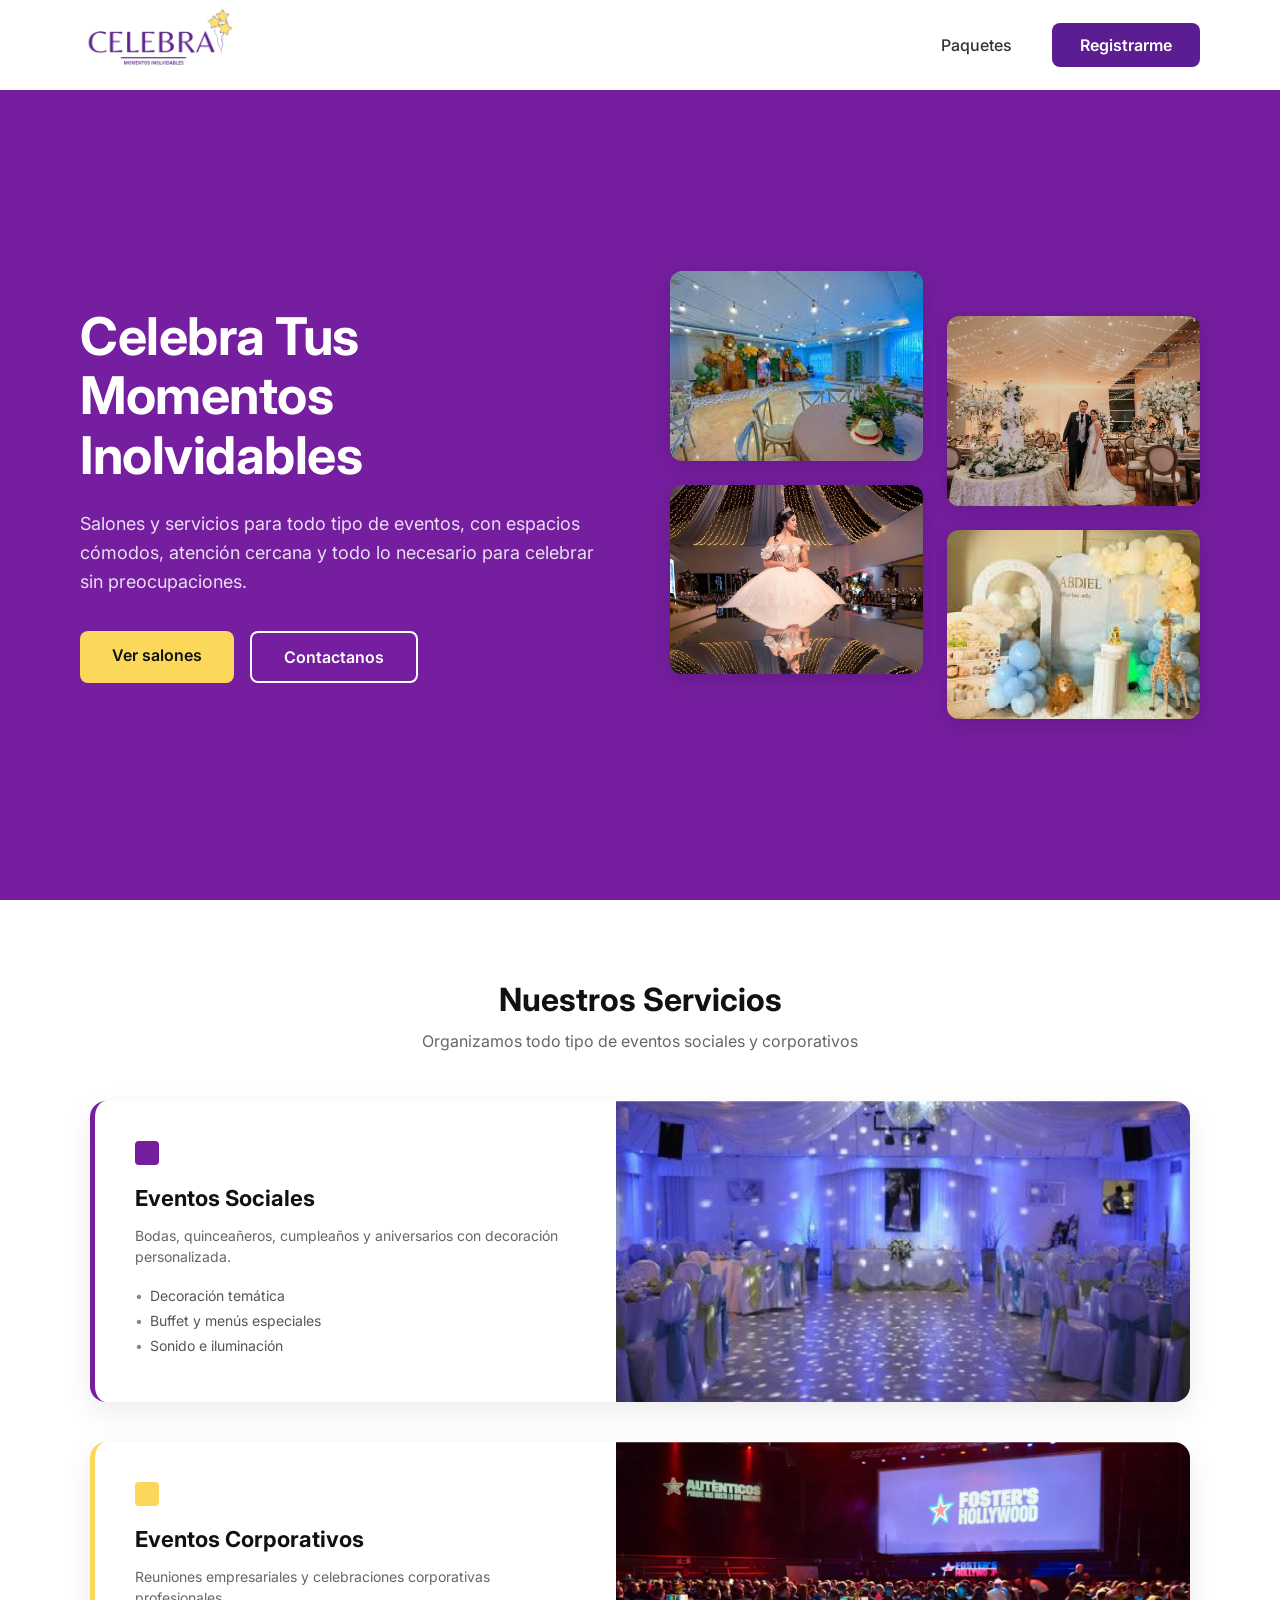
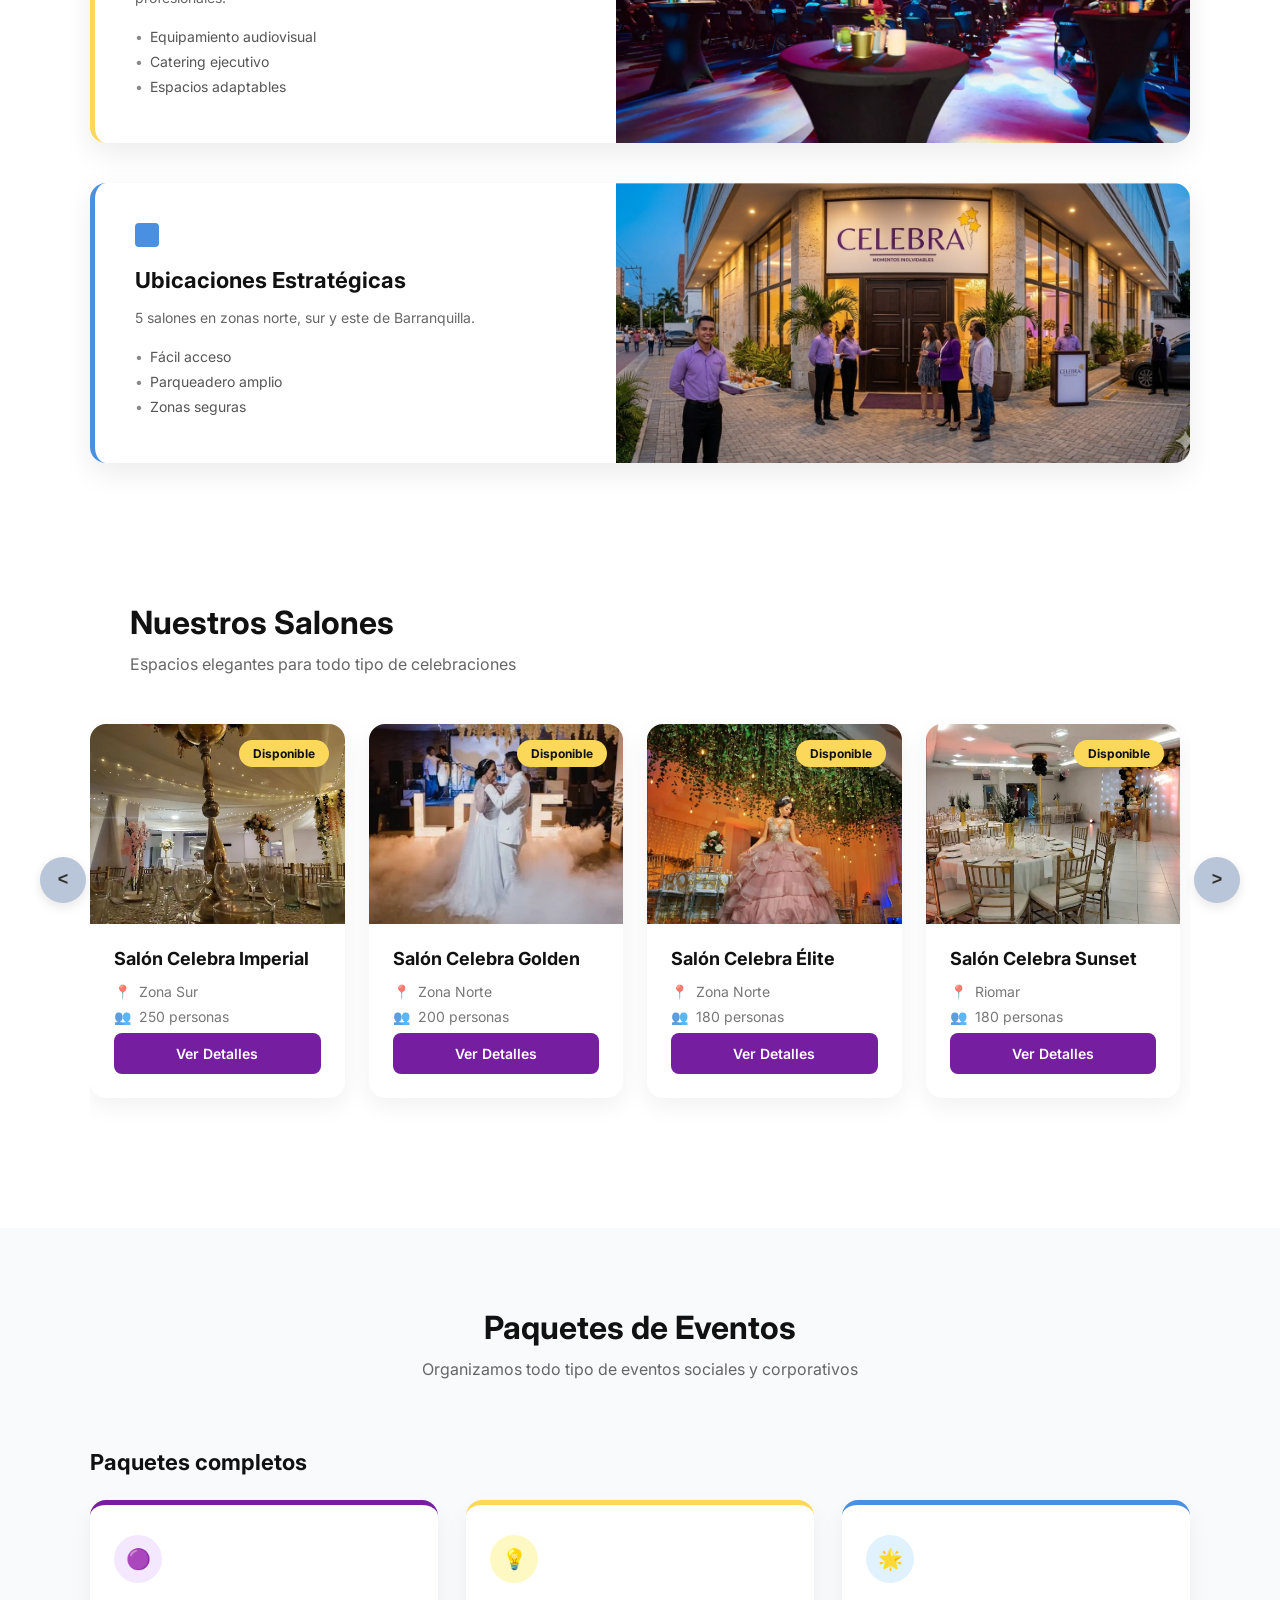
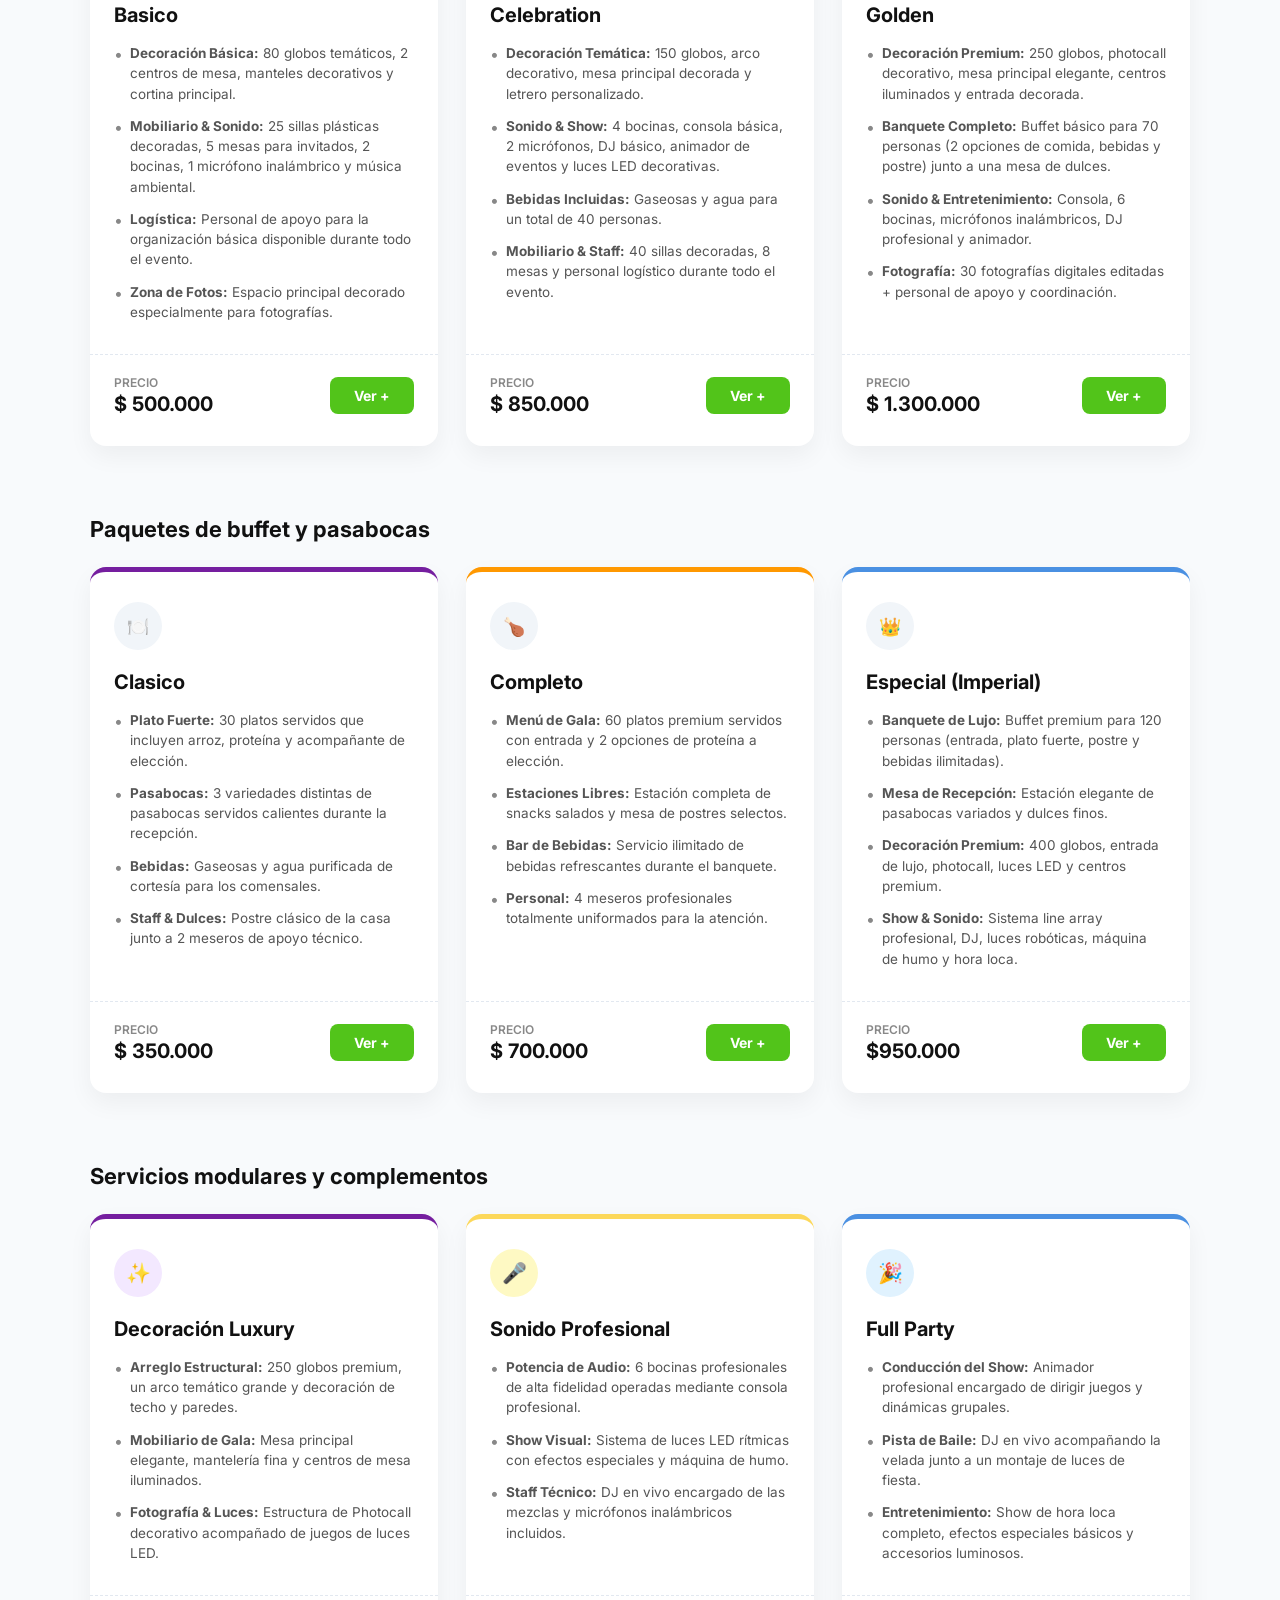
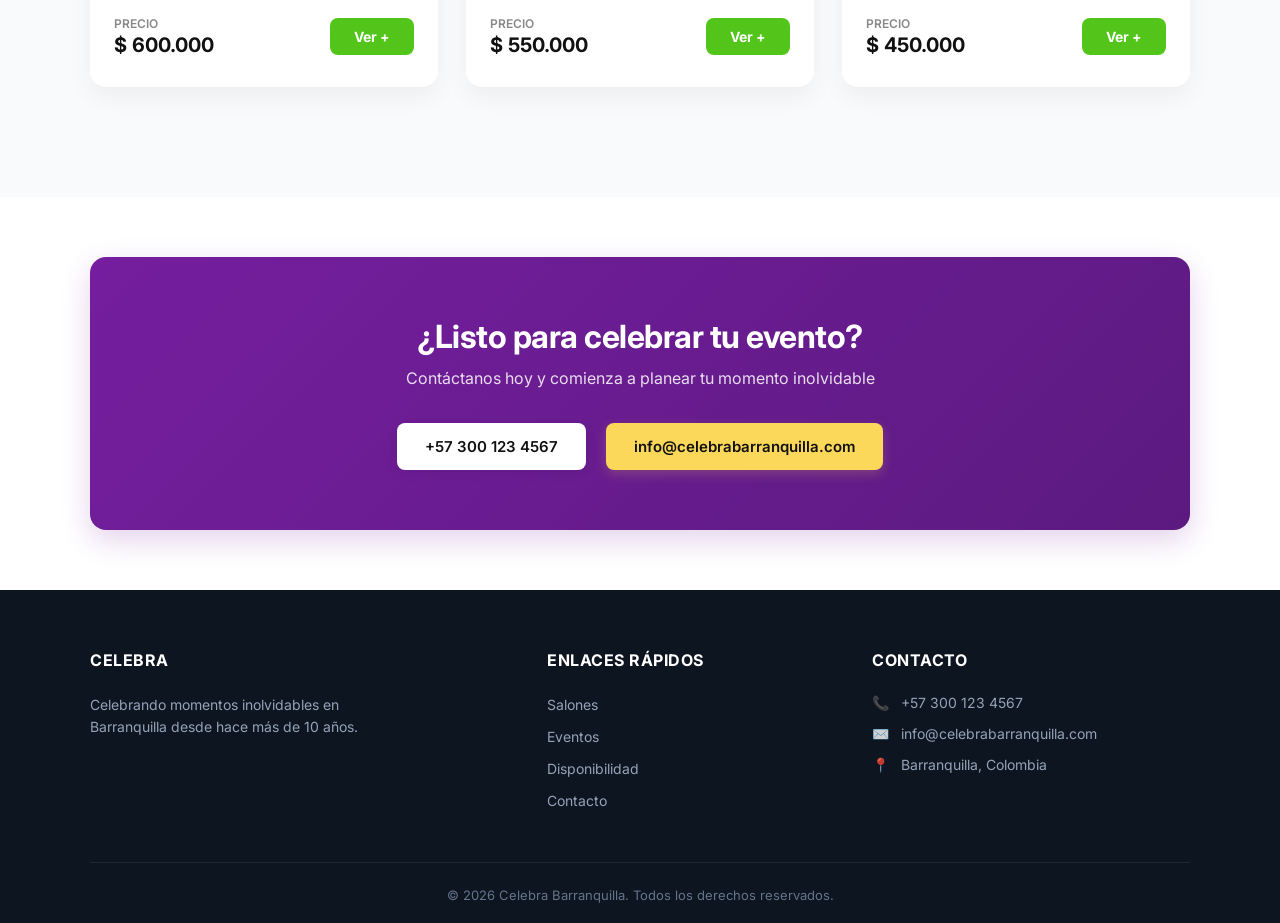
==== commit fb57d370: "ns" ====
--- a/index.html
+++ b/index.html
@@ -151,7 +151,7 @@
                         <h3>Salón Celebra Imperial</h3>
                         <p class="room-meta"><span class="icon">📍</span> Zona Sur</p>
                         <p class="room-meta"><span class="icon">👥</span> 250 personas</p>
-                        <a href="#" class="btn-details">Ver Detalles</a>
+                        <a href="imperial.html" class="btn-details">Ver Detalles</a>
                     </div>
                 </div>
 
@@ -165,7 +165,7 @@
                         <h3>Salón Celebra Golden</h3>
                         <p class="room-meta"><span class="icon">📍</span> Zona Norte</p>
                         <p class="room-meta"><span class="icon">👥</span> 200 personas</p>
-                        <a href="#" class="btn-details">Ver Detalles</a>
+                        <a href="golden.html" class="btn-details">Ver Detalles</a>
                     </div>
                 </div>
 
@@ -179,7 +179,7 @@
                         <h3>Salón Celebra Élite</h3>
                         <p class="room-meta"><span class="icon">📍</span> Zona Norte</p>
                         <p class="room-meta"><span class="icon">👥</span> 180 personas</p>
-                        <a href="#" class="btn-details">Ver Detalles</a>
+                        <a href="elite.html" class="btn-details">Ver Detalles</a>
                     </div>
                 </div>
 
@@ -193,7 +193,7 @@
                         <h3>Salón Celebra Sunset</h3>
                         <p class="room-meta"><span class="icon">📍</span> Riomar</p>
                         <p class="room-meta"><span class="icon">👥</span> 180 personas</p>
-                        <a href="#" class="btn-details">Ver Detalles</a>
+                        <a href="sunset.html" class="btn-details">Ver Detalles</a>
                     </div>
                 </div>
 
@@ -207,7 +207,7 @@
                         <h3>Salón Celebra Alegría</h3>
                         <p class="room-meta"><span class="icon">📍</span> Zona Oriental</p>
                         <p class="room-meta"><span class="icon">👥</span> 80 personas</p>
-                        <a href="#" class="btn-details">Ver Detalles</a>
+                        <a href="alegria.html" class="btn-details">Ver Detalles</a>
                     </div>
                 </div>
 
@@ -381,7 +381,7 @@
                     <div class="package-footer">
                         <div class="package-price">
                             <span>Precio</span>
-                            <strong>$ 2.000.000</strong>
+                            <strong>$950.000</strong>
                         </div>
                         <a href="#" class="btn-more">Ver +</a>
                     </div>
@@ -456,38 +456,53 @@
 
         </div> <!-- Fin de la envoltura wrapper -->
     </section> <!-- Fin de la sección general de paquetes -->
+
             <!-- 8. FORMULARIO EMERGENTE DE CONTACTO (MODAL FLOTANTE) -->
+
     <div id="contactModal" class="modal-overlay">
         <div class="modal-card">
-            <!-- Botón de cierre (X) -->
+            <!-- Botón de Cierre con tu clase original -->
             <button class="close-modal" onclick="closeModal()">&times;</button>
             
             <div class="modal-header">
-                <h3>¿Tienes alguna duda?</h3>
-                <p>Contáctanos y responderemos todas tus preguntas de inmediato :)</p>
-            </div>
-            
-            <!-- Formulario Base con los inputs exactos del profesor -->
-            <form action="/enviar" method="POST" class="modal-form">
+                <h3>Contáctame</h3>
+                <p>Déjanos tus datos y organizaremos tu evento soñado.</p>
+            </div>
+
+            <!-- El formulario apunta a FormSubmit usando tus estilos .modal-form -->
+            <form action="https://formsubmit.co/perezvillalbavalerie@gmail.com" method="POST" class="modal-form">
+                
                 <div class="form-group">
-                    <label for="form-nombre">Nombre:</label>
-                    <input type="text" id="form-nombre" name="nombre" placeholder="Tu nombre completo" required>
-                </div>
-                
+                    <label>Nombre</label>
+                    <input type="text" name="nombre" placeholder="Tu Nombre" required>
+                </div>
+    
                 <div class="form-group">
-                    <label for="form-correo">Correo:</label>
-                    <input type="email" id="form-correo" name="correo" placeholder="ejemplo@correo.com" required>
-                </div>
-                
+                    <label>Correo</label>
+                    <input type="email" name="correo" placeholder="Tu Correo" required>
+                </div>
+    
                 <div class="form-group">
-                    <label for="form-mensaje">Mensaje:</label>
-                    <textarea id="form-mensaje" name="mensaje" rows="5" placeholder="Escribe aquí tus dudas sobre salones, precios o disponibilidad..." required></textarea>
-                </div>
-         
-                <button type="submit" class="btn-submit-form">Enviar Mensaje</button>
+                    <label>Mensaje</label>
+                    <textarea name="mensaje" rows="5" placeholder="Cuéntanos sobre tu evento..." required></textarea>
+                </div>
+    
+                <!-- Parámetros ocultos del profesor -->
+                <input type="hidden" name="_subject" value="Nuevo mensaje desde GitHub Pages">
+                <input type="hidden" name="_captcha" value="false">
+                
+                <!-- NOTA: Cambia 'tu-usuario' y 'tu-repositorio' por los tuyos reales de GitHub -->
+                <input type="hidden" name="_next" value="https://valseishi.github.io/Celebra-Barranquilla/index.html">
+    
+                <!-- Tu botón original con su estilo morado -->
+                <button type="submit" class="btn-submit-form">
+                    Enviar mensaje
+                </button>
+    
             </form>
         </div>
     </div>
+
 
     <!-- LOGICA JAVASCRIPT PARA CONTROLAR LA VENTANA EMERGENTE -->
     <script>
